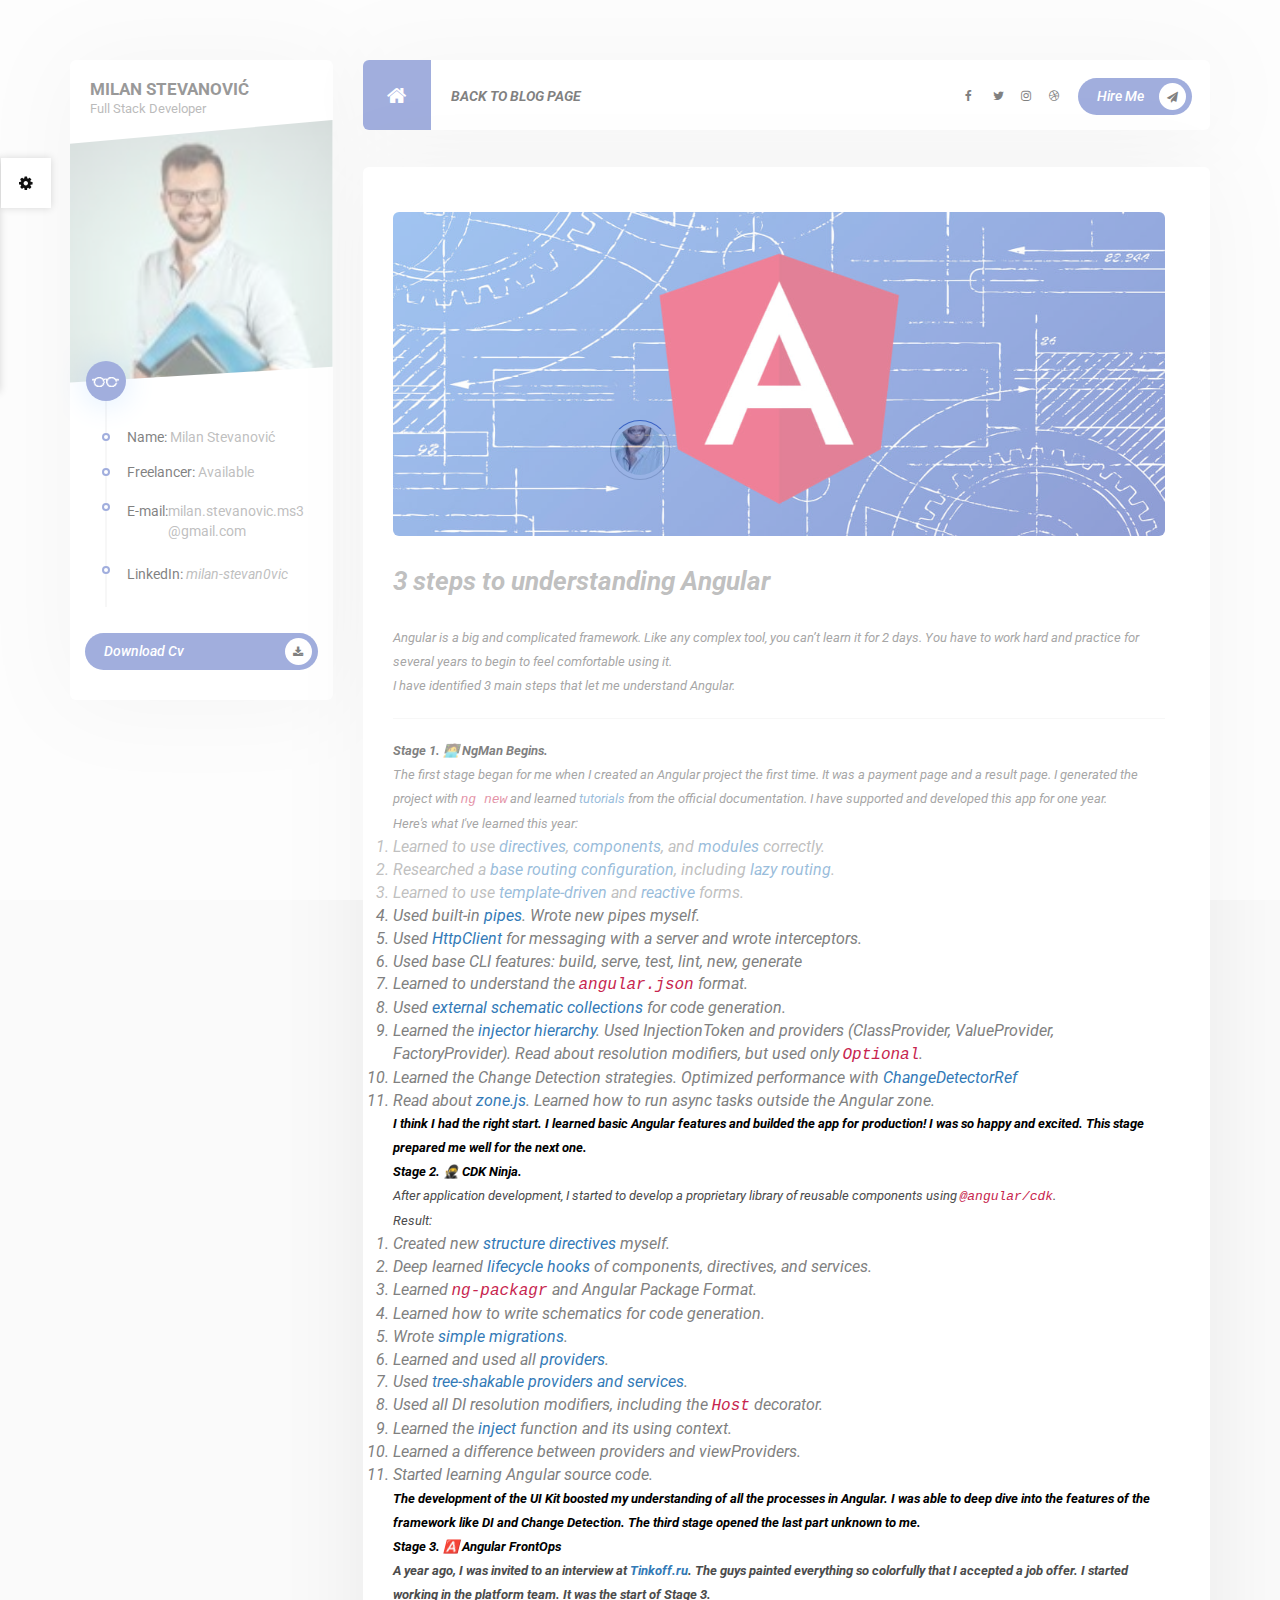
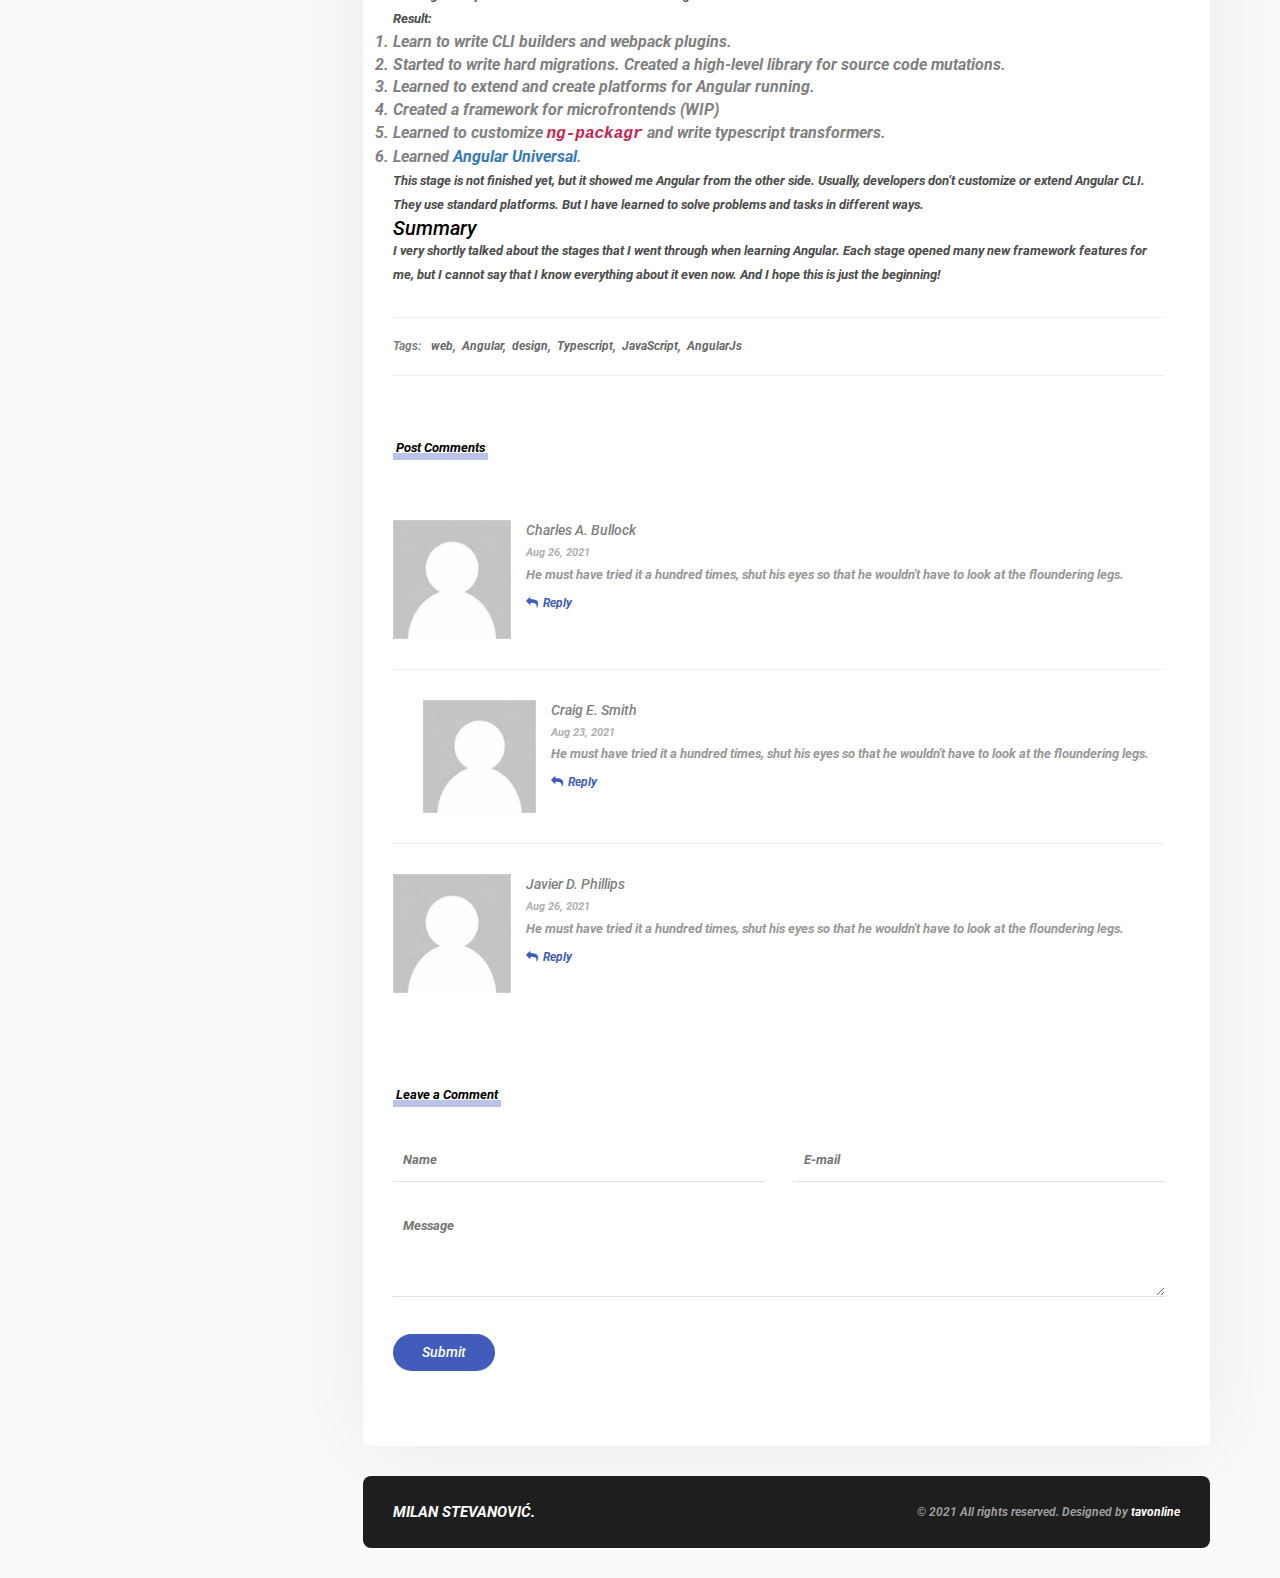
==== blog-posts/blog-1.html @ c8256cf3 "Completed" ====
<!doctype html>
<html lang="en">

<!-- Mirrored from thetav.online/html/mat/doctor/blog-posts/blog-1.html by HTTrack Website Copier/3.x [XR&CO'2014], Fri, 12 Nov 2021 22:43:30 GMT -->
<head>

<!-- Simple Page Needs
================================================== -->
<title>MILAN STEVANOVIĆ</title>
<meta charset="UTF-8">
<meta name="description" content="Mat - Resume & vCard HTML Template">
<meta name="keywords" content="personal, vcard, portfolio">
<meta name="viewport" content="width=device-width, initial-scale=1.0">
    
<!-- Favicon
================================================== -->  
<link href="favicon.html" rel="shortcut icon" type="image/x-icon" />

<!-- CSS
================================================== -->
<link rel="stylesheet" href="../css/bootstrap.css"/>
<link rel="stylesheet" href="../css/reset.css"/>
<link rel="stylesheet" href="../cubeportfolio/css/cubeportfolio.min.css"/>
<link rel="stylesheet" href="../css/style.css"/>
<link rel="stylesheet" href="../css/colors/blue.css" id="color" />
    
<!-- Google Web fonts
================================================== --> 
<link href="https://fonts.googleapis.com/css?family=Roboto:400,500,700,900" rel="stylesheet">

<!-- Font Icons
================================================== --> 
<link rel="stylesheet" href="../icon-fonts/font-awesome-4.7.0/css/font-awesome.min.css"/>
<link rel="stylesheet" href="../icon-fonts/medical/flaticon.css" />

<!--[if lt IE 9]>
	<script src="http://html5shim.googlecode.com/svn/trunk/html5.js"></script>
<![endif]-->

</head>
<body>
 <!-- Preloading -->
<div id="preloader">
    <div class="spinner">
    </div>
</div>  
    
<!-- Wrapper --> 
<div class="wrapper top_60 container">
<div class="row">
        
<!-- Profile Section
================================================== --> 
<div class="col-lg-3 col-md-4">
    <div class="profile">
        <div class="profile-name">
            <span class="name">MILAN STEVANOVIĆ</span><br>
            <span class="job">Full Stack Developer</span>
        </div>
        <figure class="profile-image">
            <img src="../images/profile.jpg" alt="">
        </figure>
        
            <ul class="profile-information">
                <li></li>
                <li><p><span>Name:</span> Milan Stevanović</p></li>
                <!-- <li><p><span>Birthday:</span> 06 December 1987</p></li> -->
                <li><p><span>Freelancer:</span> Available</p></li>
                <li><a href="mailto://milan.stevanovic.ms3@gmail.com" style="text-decoration: none; color:black"><div style="float: left !important;">E-mail:</div><div style="float: left; width:50%; color:gray"> milan.stevanovic.ms3<br>@gmail.com</div><div style="clear: both;"></div></li>
                <li><a href="https://www.linkedin.com/in/milan-stevan0vic/" style="text-decoration: none; color:black">LinkedIn:<i style="color: gray;"> milan-stevan0vic</a></li>
                <!-- <li><a href="tel>Phone:</span> +381 64 4351 1 86</p></li> -->
              </ul>

        <div class="col-md-12">
            <a class="site-btn icon" href="../Milan.pdf" target="_blank">Download Cv <i class="fa fa-download" aria-hidden="true"></i></a>
        </div>
    </div>
</div>

<!-- Page Tab Container Div -->   
<div id="ajax-tab-container" class="col-lg-9 col-md-8 tab-container">
    
<!-- Header
================================================== --> 
<div class="row">
    <header class="col-md-12">
        <nav>
            <div class="row">
                <!-- navigation bar -->
                <div class="col-md-8 col-sm-8 col-xs-4">
                    <ul class="tabs">
                        <li class="tab">
                            <a class="home-btn" href="../index.html"><i class="fa fa-home" aria-hidden="true"></i></a>
                        </li>
                        <li class="tab"><a href="../index.html#blog">BACK TO BLOG PAGE</a></li>
                    </ul>
                </div>
                <div class="col-md-4 col-sm-4 col-xs-8 dynamic">
                    <a href="mailto://milan.stevanovic.ms3@gmail.com" class="pull-right site-btn icon hidden-xs">Hire Me <i class="fa fa-paper-plane" aria-hidden="true"></i></a>
                    <div class="hamburger pull-right hidden-lg hidden-md"><i class="fa fa-bars" aria-hidden="true"></i></div>
                    <div class="hidden-md social-icons pull-right"> 
                        <a class="fb" href="#"><i class="fa fa-facebook" aria-hidden="true"></i></a> 
                        <a class="tw" href="#"><i class="fa fa-twitter" aria-hidden="true"></i></a> 
                        <a class="ins" href="#"><i class="fa fa-instagram" aria-hidden="true"></i></a> 
                        <a class="dr" href="#"><i class="fa fa-dribbble" aria-hidden="true"></i></a> 
                    </div>
                </div>
            </div>
        </nav>
    </header>
</div>   
<!-- Page Content
================================================== --> 
<div id="content" class="panel-container col-md-12">
  
    <!-- Blog Page
    ================================================== --> 
    <div id="blog-post">
        <div class="row">
            <!--Blog Post-->
            <div class="col-md-12 post">
                <div class="blog-image">
                    <img src="../images/blogs/blog-1.jpg" alt="">
                </div>
                <div class="post-content">
                    <h1 class="blog-title bottom_30 top_30">3 steps to understanding Angular</h1>
                    <p>Angular is a big and complicated framework. Like any complex tool, you can’t learn it for 2 days. You have to work hard and practice for several years to begin to feel comfortable using it.</p>

                    <p>I have identified 3 main steps that let me understand Angular.</p>
                    
                    
                    <hr>
                    
                    <p style="color:black"><b>
                      <a name="stage-1-ngman-begins" href="#stage-1-ngman-begins" class="anchor">
                      </a>
                      Stage 1. 🧑‍💻 NgMan Begins.</b>
                    </p>
                    
                    <p>The first stage began for me when I created an Angular project the first time. It was a payment page and a result page. I generated the project with <code>ng new</code> and learned <a href="https://angular.io/tutorial">tutorials</a> from the official documentation. I have supported and developed this app for one year.</p>
                    
                    <p>Here's what I've learned this year:</p>
                    
                    <ol>
                    <li>Learned to use <a href="https://angular.io/guide/attribute-directives">directives</a>, <a href="https://angular.io/guide/architecture-components">components</a>, and <a href="https://angular.io/guide/architecture-modules">modules</a> correctly.</li>
                    <li>Researched a <a href="https://angular.io/guide/router">base routing configuration</a>, including <a href="https://angular.io/guide/lazy-loading-ngmodules">lazy routing</a>.</li>
                    <li>Learned to use <a href="https://angular.io/guide/forms">template-driven</a> and <a href="https://angular.io/guide/reactive-forms">reactive</a> forms.</li>
                    <li>Used built-in <a href="https://angular.io/guide/pipes">pipes</a>. Wrote new pipes myself.</li>
                    <li>Used <a href="https://angular.io/guide/http">HttpClient</a> for messaging with a server and wrote interceptors.</li>
                    <li>Used base CLI features: build, serve, test, lint, new, generate</li>
                    <li>Learned to understand the <code>angular.json</code> format.</li>
                    <li>Used <a href="https://angular.io/guide/schematics-for-libraries">external schematic collections</a> for code generation.</li>
                    <li>Learned the <a href="https://angular.io/guide/hierarchical-dependency-injection">injector hierarchy</a>. Used InjectionToken and providers (ClassProvider, ValueProvider, FactoryProvider). Read about resolution modifiers, but used only <code>Optional</code>.</li>
                    <li>Learned the Change Detection strategies. Optimized performance with <a href="https://angular.io/api/core/ChangeDetectorRef">ChangeDetectorRef</a>
                    </li>
                    <li>Read about <a href="https://angular.io/guide/zone">zone.js</a>. Learned how to run async tasks outside the Angular zone.</li>
                    </ol>
                    
                    <p style="color:black"><b>
                      <a name="i-think-i-had-the-right-start-i-learned-basic-angular-features-and-builded-the-app-for-production-i-was-so-happy-and-excited-this-stage-prepared-me-well-for-the-next-one" href="#i-think-i-had-the-right-start-i-learned-basic-angular-features-and-builded-the-app-for-production-i-was-so-happy-and-excited-this-stage-prepared-me-well-for-the-next-one" class="anchor">
                      </a>
                      I think I had the right start. I learned basic Angular features and builded the app for production! I was so happy and excited. This stage prepared me well for the next one.
                   </b> </p>
                    
                    <p style="color:black"><b>
                      <a name="stage-2-cdk-ninja" href="#stage-2-cdk-ninja" class="anchor">
                      </a>
                      Stage 2. 🥷 CDK Ninja.</b>
                    </p>
                    
                    <p>After application development, I started to develop a proprietary library of reusable components using <code>@angular/cdk</code>.</p>
                    
                    <p>Result:</p>
                    
                    <ol>
                    <li>Created new <a href="https://angular.io/guide/structural-directives">structure directives</a> myself.</li>
                    <li>Deep learned <a href="https://angular.io/guide/lifecycle-hooks">lifecycle hooks</a> of components, directives, and services.</li>
                    <li>Learned <code>ng-packagr</code> and Angular Package Format.</li>
                    <li>Learned how to write schematics for code generation.</li>
                    <li>Wrote <a href="https://angular.io/guide/schematics#update-schematics">simple migrations</a>.</li>
                    <li>Learned and used all <a href="https://angular.io/api/core/Provider#provider">providers</a>.</li>
                    <li>Used <a href="https://angular.io/guide/providers">tree-shakable providers and services</a>.</li>
                    <li>Used all DI resolution modifiers, including the <code>Host</code> decorator.</li>
                    <li>Learned the <a href="https://angular.io/api/core/inject">inject</a> function and its using context.</li>
                    <li>Learned a difference between providers and viewProviders.</li>
                    <li>Started learning Angular source code.</li>
                    </ol>
                    
                    <p style="color:black"><b>
                      <a name="[base64]" href="#[base64]" class="anchor">
                      </a>
                      The development of the UI Kit boosted my understanding of all the processes in Angular. I was able to deep dive into the features of the framework like DI and Change Detection. The third stage opened the last part unknown to me.
                    </p>
                    
                    <p style="color:black"><b>
                      <a name="stage-3-angular-frontops" href="#stage-3-angular-frontops" class="anchor">
                      </a>
                      Stage 3. 🅰️ Angular FrontOps</b>
                    </p>
                    
                    <p>A year ago, I was invited to an interview at <a href="http://tinkoff.ru/">Tinkoff.ru</a>. The guys painted everything so colorfully that I accepted a job offer. I started working in the platform team. It was the start of Stage 3.</p>
                    
                    <p>Result:</p>
                    
                    <ol>
                    <li>Learn to write CLI builders and webpack plugins.</li>
                    <li>Started to write hard migrations. Created a high-level library for source code mutations.</li>
                    <li>Learned to extend and create platforms for Angular running.</li>
                    <li>Created a framework for microfrontends (WIP)</li>
                    <li>Learned to customize <code>ng-packagr</code> and write typescript transformers.</li>
                    <li>Learned <a href="https://angular.io/guide/universal">Angular Universal</a>.</li>
                    </ol>
                    
                    <p>This stage is not finished yet, but it showed me Angular from the other side. Usually, developers don’t customize or extend Angular CLI. They use standard platforms. But I have learned to solve problems and tasks in different ways.</p>
                    
                    <h6 style="color: black;">
                      <a name="summary" href="#summary" class="anchor">
                      </a>
                      Summary
                    </h6>
                    
                    <p>I very shortly talked about the stages that I went through when learning Angular. Each stage opened many new framework features for me, but I cannot say that I know everything about it even now. And I hope this is just the beginning!</p>
                </div>
                <div class="tags top_30">
                    <span>Tags:</span>
                    <a href="#">web,</a>
                    <a href="#">Angular,</a>
                    <a href="#">design,</a>
                    <a href="#">Typescript,</a>
                    <a href="#">JavaScript,</a>
                    <a href="#">AngularJs</a>
                </div>
                <!-- Related Post -->
                <!-- <div class="post-list">
                    <div class="section-title bottom_15 top_60"><span></span><p style="color:black"><b>Related Posts</p></div>
                    <ul>

                        <li>
                            <a href="#">
                                <div class="info">Web Design <span>April 14, 17</span></div>
                                <p class="little-text">Gregor then turned to look out the window at the dull weather</p>
                            </a>
                        </li>

                        <li>
                            <a href="#">
                                <div class="info">Photography <span>April 14, 17</span></div>
                                <p class="little-text">Doing business like this takes much more effort than doing your own business at home</p>
                            </a>
                        </li>

                        <li>
                            <a href="#">
                                <div class="info">Development <span>April 14, 17</span></div>
                                <p class="little-text">Ask especially collecting terminated may son expression extremely!</p>
                            </a>
                        </li>
                    </ul>
                </div> -->
                <!-- Post Comments -->
                <div class="post-comment">
                    <div class="section-title bottom_30 top_60"><span></span><p style="color:black"><b>Post Comments</b></p></div>
                    <ul>
                        <!-- a comment -->
                        <li>
                            <div class="row">
                                <div class="col-md-2 col-sm-2 col-xs-3 person-img">
                                    <img src="../images/person.jpg" alt="">
                                </div>
                                <div class="col-md-10 col-sm-10 col-xs-9 comment-content">
                                    <div class="name">Charles A. Bullock</div> 
                                    <span class="date">Aug 26, 2021</span>   
                                    <p>He must have tried it a hundred times, shut his eyes so that he wouldn't have to look at the floundering legs.</p>
                                    <a href="#"><i class="fa fa-reply" aria-hidden="true"></i>Reply</a>
                                </div>
                            </div>
                        </li>
                        <!-- a comment -->
                        <li>
                            <div class="row reply">
                                <div class="col-md-2 col-sm-2 col-xs-3 person-img">
                                    <img src="../images/person.jpg" alt="">
                                </div>
                                <div class="col-md-10 col-sm-10 col-xs-9 comment-content">
                                    <div class="name">Craig E. Smith</div> 
                                    <span class="date">Aug 23, 2021</span>   
                                    <p>He must have tried it a hundred times, shut his eyes so that he wouldn't have to look at the floundering legs.</p>
                                    <a href="#"><i class="fa fa-reply" aria-hidden="true"></i>Reply</a>
                                </div>
                            </div>
                        </li>
                        <!-- a comment -->
                        <li>
                            <div class="row">
                                <div class="col-md-2 col-sm-2 col-xs-3 person-img">
                                    <img src="../images/person.jpg" alt="">
                                </div>
                                <div class="col-md-10 col-sm-10 col-xs-9 comment-content">
                                    <div class="name">Javier D. Phillips</div> 
                                    <span class="date">Aug 26, 2021</span>   
                                    <p>He must have tried it a hundred times, shut his eyes so that he wouldn't have to look at the floundering legs.</p>
                                    <a href="#"><i class="fa fa-reply" aria-hidden="true"></i>Reply</a>
                                </div>
                            </div>
                        </li>
                    </ul>   
                </div>
                <div class="leave-comment">
                    <div class="section-title bottom_30 top_60"><span></span><p style="color:black"><b>Leave a Comment</b></p></div>
                    <form class="site-form">
                        <div class="row">
                            <div class="col-md-6">
                                <input class="site-input" type="input" name="" placeholder="Name">
                            </div>
                            <div class="col-md-6">
                                <input class="site-input" type="input" name="" placeholder="E-mail">
                            </div>
                            <div class="col-md-12">
                                <textarea class="site-area" placeholder="Message"></textarea>
                            </div>
                            <div class="col-md-12 top_15 bottom_30">
                                <button class="site-btn" type="submit">Submit</button>
                            </div>
                        </div>
                    </form>   
                </div>
            </div> <!-- post end -->
            <!--Sidebar-->
            <!-- <div class="col-md-4 blog-sidebar">

                <div class="category">
                    <div class="section-title bottom_15 top_15"><span></span><h3>Categories</h3></div>
                    <ul class="category-list">
                        <li><a href="#">Web design</a><span>11</span></li>
                        <li><a href="#">Development</a><span>12</span></li>
                        <li><a href="#">Photography</a><span>16</span></li>
                        <li><a href="#">Branding</a><span>16</span></li>
                        <li><a href="#">Other</a><span>16</span></li>
                    </ul>
                </div>

                <div class="post-list">
                    <div class="section-title bottom_15 top_60"><span></span><h3>Related Posts</h3></div>
                    <ul>

                        <li>
                            <a href="#">
                                <div class="info">Development <span>Oct 21, 17</span></div>
                                <p class="little-text">How to vertically center a div for all browsers?</p>
                            </a>
                        </li>

                        <li>
                            <a href="#">
                                <div class="info">Web Design <span>April 14, 17</span></div>
                                <p class="little-text">How to convert a Sketch design file into a layered Photoshop file</p>
                            </a>
                        </li>

                        <li>
                            <a href="#">
                                <div class="info">Web Design <span>Mar 18, 17</span></div>
                                <p class="little-text">The Bookmarkable Photoshop Tutorial for Beginners</p>
                            </a>
                        </li>
                    </ul>
                </div>

                <div class="advertisement">
                    <div class="section-title bottom_30 top_60"><span></span><h3>Advertisement</h3></div>

                    <img src="../images/image.jpg" alt="">    
                </div>
            </div>  -->
        </div>
    </div>
    
</div><!-- Content - End -->
 
<!-- Footer
================================================== -->
<footer>
    <div class="footer col-md-12 top_30 bottom_30">
        <div class="name col-md-4 hidden-md hidden-sm hidden-xs">MILAN STEVANOVIĆ.</div>
        <div class="copyright col-lg-8 col-md-12">© 2021 All rights reserved. Designed by <a href="https://themeforest.net/user/tavonline">tavonline</a> </div>
    </div>
</footer>
    
</div> <!-- Tab Container - End -->
</div> <!-- Row - End --> 
</div> <!-- Wrapper - End -->   

<!-- Javascripts
================================================== -->  
<script src="../js/jquery-2.1.4.min.js"></script> 
<script src="../cubeportfolio/js/jquery.cubeportfolio.min.js"></script>
<script src="../js/bootstrap.min.js"></script> 
<script src="../js/jquery.easytabs.min.js"></script>
<script src="../js/main.js"></script>
<!-- for color alternatives -->
<script src="../js/jquery.cookie-1.4.1.min.js"></script>
<script src="../js/subpage-demo.js"></script>
<link rel="stylesheet" href="../css/Demo.min.css" />

</body>

<!-- Mirrored from thetav.online/html/mat/doctor/blog-posts/blog-1.html by HTTrack Website Copier/3.x [XR&CO'2014], Fri, 12 Nov 2021 22:43:32 GMT -->
</html>
---- css/style.css ----
/* --------------------------------- */
/* Css Styles                        */
/*---------------------------------- */

/**
	Mat - vCard Template
	Author : Tavonline
	Copyright 2017

/* Table of Content
==================================================
	
	1. Body and Core Css
	2. Profile Section
	3. Navigation
	4. Home Section
	5. Resume Section
    6. Portfolio Section
    7. Blog Section
    8. Testimonial Section
    9. Contact Section
    10. Footer Section
    11. Realtor Portfolio 
    12. Photo Gallery Widgets
    13. Table Widget
    14. Pricing Widget
    15. Events Widget
    16. Discography Widget
    17. Responsive

/*------------------------ 1 Body and Core Css ------------------------*/		


.portfolio img.item{
    width: 100%;
}

body{
    font-family: 'Roboto', sans-serif;
    background:#fafafa;
    overflow-x: hidden;
    position: relative;
}

.geometric-shapes{
    position: absolute;
    width: 100%;
}

html{
	height: 100%;
}

/* Typography */

hr{
    width: 100%;
    background: #efefef;
}

.blog-title{
    font-size: 26px;
    font-weight: bold;
    line-height: 30px;
}

.page-title i{
    font-size: 18px;
    color: #d2d2d2;
}

.timeline-title{
    font-size: 18px;
    font-weight: 500;
    margin-left: 25px;
    line-height: 30px;
}

.section-title{
    position: relative;
    display: inline-block;    
    padding: 0 3px;
}

.section-title h1, .section-title h2, .section-title h3, .section-title h4 ,.section-title h5{
    font-size: 18px;
    font-weight: 600;
    position: relative;
}

.section-title span{
    position: absolute;
    height: 7px;
    width: 100%;
    bottom: 0;
    opacity: 0.4;    
    left:0;
}

.site-btn{
    font-size: 14px;
    font-weight: 500;
    border: 0;
    border-radius: 50px;
    -webkit-border-radius: 50px;
    -moz-border-radius: 50px;
    padding: 1px 29px;
    line-height: 35px;
}

.site-btn.black{
    background: #000 !important;
}

.cbp-l-loadMore-link.site-btn{
    font-family: 'Roboto', sans-serif !important;
    font-size: 14px !important;
    font-weight: 500 !important;
    border: 0 !important;
    border-radius: 50px;
    -webkit-border-radius: 50px;
    -moz-border-radius: 50px;
    padding: 1px 29px !important;
    line-height: 35px !important;
}

.site-btn:hover{
   transition: all ease 0.3s;   
}

.site-btn.icon{
    text-align: left;
    padding: 1px 6px 1px 19px;
}

.site-btn.icon i{
    color: #000;
    background: #fff;
    margin-left: 15px;
    border-radius: 50px;
    font-size: 11px;
    height: 27px;
    width: 27px;
    float: right;
    text-align: center;
    line-height: 29px;    
    margin-top: 4px;
}

#content{
    background: #fff;
    box-shadow: 0px 2px 92px 0px rgba(0, 0, 0, 0.07);
    -webkit-box-shadow: 0px 2px 92px 0px rgba(0, 0, 0, 0.07);
    -moz-box-shadow: 0px 2px 92px 0px rgba(0, 0, 0, 0.07);
}


p{
    font-size: 13px;
    color: #4c4c4c;
    line-height: 24px;
 }

.little-text{
    color: #989898;
    font-weight: 400;
    line-height: 18px;
}

blockquote {
    font-weight: 600;
    font-size: 18px;
    line-height: 30px;
}

h1{
    font-size: 50px;
    font-weight: 500;  
}

h2{
    font-size: 43px;
    font-weight: 500;
}

h3{
    font-size: 37px;
    font-weight: 500;  
}

h4{
    font-size: 32px;
    font-weight: 500;
}

h5{
    font-size: 26px;
    font-weight: 500;
}

h6{
    font-size: 20px;
    font-weight: 500;
}


/* Margins & Paddings */

.top_15{
    margin-top: 15px;
}

.top_30{
    margin-top: 30px;
}

.top_45{
    margin-top: 45px;
}

.top_60{
    margin-top: 60px;
}

.top_90{
    margin-top: 90px;
}

.top_120{
    margin-top: 120px;
}

.padding_30{
   padding-top: 30px; 
}

.padding_45{
   padding-top: 45px; 
}

.padding_50{
   padding-top: 50px; 
}

.padding_60{
   padding-top: 60px; 
}

.padding_90{
   padding-top: 90px; 
}

.bottom_15{
    margin-bottom: 15px;
}

.bottom_30{
    margin-bottom: 30px;
}

.bottom_45{
    margin-bottom: 45px;
}

.bottom_60{
    margin-bottom: 60px;
}

.bottom_90{
    margin-bottom: 90px;
}

.bottom_120{
    margin-bottom: 120px;
}

.padbot_15{
    padding-bottom: 15px;
}

.padbot_30{
    padding-bottom: 30px;
}

.padbot_45{
    padding-bottom: 45px;
}

.padbot_50{
    padding-bottom: 50px;
}

.padbot_60{
    padding-bottom: 60px;
}


/*Spinner*/

#preloader {
    background-color:#fff;
    position: fixed;
    top:0;
    left:0;
    width: 100%;
    height: 100%; 
    z-index: 1000;
    display:table;
    text-align: center;
}

@keyframes spinner {
  to {transform: rotate(360deg);}
}
 
.spinner:before {
    content: '';
    box-sizing: border-box;
    position: absolute;
    top: 50%;
    left: 50%;
    width: 60px;
    height: 60px;
    margin-top: -30px;
    margin-left: -30px;
    border-radius: 50%;
    border: 1px solid #ccc;
    animation: spinner .6s linear infinite;
}

.spinner:after{
    content: '';
    position: absolute;
    top: 50%;
    left: 50%;
    width: 50px;
    height: 50px;
    margin-top: -25px;
    margin-left: -25px;
    border-radius: 50px;
    background: url(../images/spinner.jpg) center center;
}

/*------------------------ 2 Profile Section ------------------------*/

.profile{
    background: #fff;
    border-radius: 6px;
    -moz-border-radius: 6px;
    -webkit-border-radius: 6px;
    -o-border-radius: 6px;
    width: 100%;
    display: inline-block;    
    box-shadow: 0px 2px 92px 0px rgba(0, 0, 0, 0.07);
    -webkit-box-shadow: 0px 2px 92px 0px rgba(0, 0, 0, 0.07);
    -moz-box-shadow: 0px 2px 92px 0px rgba(0, 0, 0, 0.07);
}

.profile-name{
    line-height: 18px;
    padding: 20px;
}

.profile .name{
    text-transform: uppercase;
    font-size: 17px;
    font-weight: bold;
}

.profile .job{
    font-size: 13px;
    color: #777777;
}

.profile-image {
    margin-top: -18px;
    -webkit-clip-path: polygon(0 9%, 100% 0, 100% 94%, 0% 100%);
    clip-path: polygon(0 9%, 100% 0, 100% 94%, 0% 100%);
}

.profile-image img{
    width: 100%;
}

ul.profile-information{
    list-style: none;
    margin: 8px 0px 8px 35px;
}

ul.profile-information li{
    border-left: solid 2px #eee;
    padding: 0 0 23px 20px;
    font-size: 14px;
    color: #787878;
}

ul.profile-information li p{
    font-size: 13.5px;
    color: #7F7F7F;
    line-height: 12px;
}

ul.profile-information li:last-child{
    border: 0;
    margin-left: 2px;
    margin-top: -2px;
}

ul.profile-information li:before{
    content: "";
    border: solid 2px;
    width: 8px;
    height: 8px;
    border-radius: 50px;
    -moz-border-radius: 50px;
    -webkit-border-radius: 50px;
    font-size: 8px;
    margin-left: -25px;
    margin-top: 2px;
    font-weight: 400;
    background: #fff;
    display: block;
    position: absolute;
}

ul.profile-information li span{
    color: #000;
}


ul.profile-information li:first-child{
    padding-bottom: 10px;    
    padding-left: 30px;
    position: relative;
}

ul.profile-information li:first-child img {
    margin: -44px -44px;
    display: inline-block;
    position: absolute;
    width: 25px;
}

ul.profile-information li:first-child:before{
    /*content: '\f2c0';
    font-family: FontAwesome;
    font-size: 13.5px;*/
    margin-left: -51px;
    margin-top: -30px;
    margin-bottom: 20px;
    position: relative;
    border: 0;
    width: 40px;
    height: 40px;
    padding: 11px 14px;
  box-shadow: 0px 2px 32px 0px rgba(4, 123, 248, 0.3);
}

ul.profile-information li:first-child:after{
    background: url(../images/glasses-w.png) no-repeat;
    content: '';
    width: 30px;
    height: 10px;
    position: absolute;
    top: 0;
    left: 0;
    margin: 16px -15px;
    background-size: 27px 10px;
}

.profile .site-btn{
    margin: 18px auto 30px;
    display: block;
}


/*------------------------ 3 Navigation ------------------------*/

header nav{
    background: #fff;
    display: inline-block;
    border-radius: 6px;
    -moz-border-radius: 6px;
    -webkit-border-radius: 6px;
    height: 70px;
    width: 100%;
    margin-bottom: 30px;
    line-height: 70px;
    box-shadow: 0px 2px 92px 0px rgba(0, 0, 0, 0.07);
    -webkit-box-shadow: 0px 2px 92px 0px rgba(0, 0, 0, 0.07);
    -moz-box-shadow: 0px 2px 92px 0px rgba(0, 0, 0, 0.07);
}

header nav ul li{
    float: left;
}

header nav ul li a{
    font-size: 14px;
    font-weight: bold;
    color: #000;
    padding: 0 10px;
    line-height: 73px;
    display: block;
}

header nav ul li a:hover{
    transition: all ease 0.3s;
    -webkit-transition: all ease 0.3s;
    -moz-transition: all ease 0.3s;   
}

header nav ul li a:after{
    border-right: 1px solid #dfdfdf;
}

header nav a.home-btn{
    color: #fff;
    border-radius: 6px 0 0 6px;
    -webkit-border-radius: 6px 0 0 6px;
    -moz-border-radius: 6px 0 0 6px;
    padding: 0px 24px;
    float: left;
    height: 70px;
    line-height: 70px;
    margin-right: 10px;
    transition: all ease 0.4s;    
    line-height: 77px;
}

header nav a.home-btn:hover{
    transition: all ease 0.3s;
    -webkit-transition: all ease 0.3s;
    -moz-transition: all ease 0.3s;
}

header nav a.home-btn i{
    font-size: 21px;
}

header nav .site-btn{
    margin: 18px 18px 0 5px;  
}

.social-icons a {
    color: #000;
    font-size: 12px;
    transition: all ease 0.2s;
    width: 24px;
    height: 18px;
    display: inline-block;
}


.social-icons a:hover {
    font-size: 14px;
}

.fb:hover{
    color: #3b5998!important;
    transition: all ease 0.2s;
}

.tw:hover{
    color: #55acee!important;
    transition: all ease 0.2s;
}

.ins:hover{
    color: #cd486b!important;
    transition: all ease 0.2s;
}

.bh:hover{
    color: #1769ff!important;
    transition: all ease 0.2s;
}

.dr:hover{
    color: #ea4c89!important;
    transition: all ease 0.2s;
}

header nav .menuout{
    z-index: 10
}

header nav .menuout{
    display: none;
} 

/*------------------------ 4 Home Section ------------------------*/

#content{
    min-height: 500px;
    border-radius: 6px;
    -moz-border-radius: 6px;
    -webkit-border-radius: 6px;
    padding: 15px;
}

section{
    padding-left: 30px !important;
    padding-right: 30px !important;
}

section.line{
    border-bottom: solid 1px #efefef;
}

section:last-child{
    border:0;
}

section.graybg{
    background: #fafafa;
}

.services .service span.title{
    font-size: 14px;
    font-weight: 500;
    line-height: 30px;
}

.clients .client{
    background: #fff;
    padding: 18px;
    border-radius: 8px;
    box-shadow: 0px 0px 48px 0px rgba(4, 6, 4, 0.08);
    width: 100%;    
    padding: 26px 16px;
}
/*
.clients .col-md-3:nth-child(2) .client {
    padding: 23px 18px;
}*/


.clients .client img {
    width: 100%;
}

.service .icon i:before {
    font-size: 44px;
    margin-left: 0;
}

.service{
    background: #fff;
    border-radius: 8px;
    -webkit-border-radius: 8px;
    -moz-border-radius: 8px;
    padding: 20px;
   box-shadow: 0px 0px 48px 0px rgba(4, 6, 4, 0.08);
   min-height: 186px;
}

/*------------------------ 5 Resume Section ------------------------*/

ul.timeline{
    margin-left: 10px;
}

.timeline li{
    border-left: solid 2px #ececec;
    list-style: none;
    padding: 0 0 40px 30px;
}

.timeline li:before{
    content: "";
    border: solid 2px;
    width: 8px;
    height: 8px;
    border-radius: 50px;
    -moz-border-radius: 50px;
    -webkit-border-radius: 50px;
    font-size: 8px;
    margin-left: -35px;
    font-weight: 400;
    background: #fff;
    display: block;
    position: absolute;
    margin-top: -1px;
}

.timeline li .line-title{
    font-size: 16px;
    line-height: 6px;
}

.timeline li:first-child{
    padding: 0 0 60px 19px;
}

.timeline li:first-child:before{
    border: 0;
    background: none;
    position: relative;
}

.timeline li:first-child i{
    float: left;
    margin-left: -30px;
    padding: 18px 16px;
    border-radius: 30px;
    margin: -13px -45px;
    background: #fff;
    width: 53px;
    text-align: center;
}

.timeline li .section-title{
    padding-left: 20px;
}

.timeline li span {
    font-size: 12px;
    padding: 9px 0;
    display: block;
}

.timeline li:last-child{
    border: 0;
    margin-left: 2px;
}

/* Skills */

.skill-list li {
    list-style: none;
}

.skill-list h3 {
    font-size: 12px;
}

.skill-list .progress {
    margin: 10px 0 20px;
    display: block;
    height: 5px;
    position: relative;
    width: 100%;
    overflow: visible;
    border-radius: 50px;
    -moz-border-radius: 50px;
    -webkit-border-radius: 50px;
    -ms-border-radius: 50px;
    -o-border-radius: 50px;
    background: #dfdfdf;
    box-shadow: 0;
}

.skill-list .progress .percentage {
    border-radius: 50px 0 0 50px;
    -moz-border-radius: 50px 0 0 50px;
    -webkit-border-radius: 50px 0 0 50px;
    -ms-border-radius: 50px 0 0 50px;
    -o-border-radius: 50px 0 0 50px;
    bottom: 0;
    position: absolute;
    top: 0;
}


/*------------------------ 6 Portfolio Section ------------------------*/


#portfolio .cbp-item{
    padding: 15px !important;
}

#portfolio section {
    padding-left: 15px !important;
    padding-right: 15px !important;
}

#portfolio .cbp-item-wrapper {
    border-radius: 6px;
    -webkit-border-radius:6px;
    -moz-border-radius: 6px;
    display: inline-block;
    overflow: hidden;
    box-shadow: 0px 0px 48px 0px rgba(4, 6, 4, 0.08);
    -webkit-box-shadow: 0px 0px 48px 0px rgba(4, 6, 4, 0.08);
    -moz-box-shadow: 0px 0px 48px 0px rgba(4, 6, 4, 0.08);
/*    transition: all ease 0.3s;
    -webkit-transition: all ease 0.3s;
    -moz-transition: all ease 0.3s;*/
}

.content-header{
    z-index: 5;
}

#portfolio .cbp-item-wrapper:hover {
    transition: all ease 0.3s;
    -webkit-transition: all ease 0.3s;
    -moz-transition: all ease 0.3s;
    box-shadow: 0px 0px 20px 0px rgba(4, 6, 4, 0.08);
    -webkit-box-shadow: 0px 0px 20px 0px rgba(4, 6, 4, 0.08);
    -moz-box-shadow: 0px 0px 20px 0px rgba(4, 6, 4, 0.08);
}

#portfolio .cbp-item figure img, .work figure{
    width: 100%;
}

#portfolio .cbp-item figcaption .title{
    font-size: 14px;
    color: #000;
}

#portfolio .cbp-item figcaption{
    padding: 14px;
}

#portfolio .cbp-item figcaption .info{
    font-size: 13px;
    color: #989898;
    line-height: 18px;
    display: block;
} 

#portfolio #filters-container .cbp-filter-item{
    font-size: 14px;
    color: #787878;
    cursor: pointer;
    float: left;
    margin-right: 15px;
}

#portfolio .cbp-item:hover figure .icon{
    opacity: 0.9;
    transition: all ease 0.3s;
    -webkit-transition: all ease 0.3s;
    -moz-transition: all ease 0.3s;
    transform: translate(0,-25px);
    -webkit-transform: translate(0,-25px);
    -moz-transform: translate(0,-25px);
}


#portfolio .cbp-item figure .icon {
    position: absolute;
    left: 0;
    right: 0;
    text-align: center;
    opacity: 0;
    display: table-cell;
    vertical-align: middle;
    top: 50%;
    margin-top: -20px;
    transition: all ease 0.3s;
}

#portfolio .cbp-item figure .icon i{
    color: #fff;
    padding: 17px 0 16px;
    min-width: 50px;
    border-radius: 50px;
    text-align: center;
    transition: all ease 0.3s;
    text-align: center;
    background: rgba(3, 122, 249, 0.80);
}

#portfolio .cbp-item figure .icon i:before{
    font-size: 18px;
}


/* portfolio content */

.portfolio-content figure img{
    width: 100%;
    border-radius: 5px; 
}

.cbp-popup-singlePage .cbp-popup-close{
        background: url(../images/sprite.png) -74px -3px no-repeat scroll transparent !important;
}

.cbp-popup-singlePage .cbp-popup-prev {
    background: url(../images/sprite.png) -23px -3px no-repeat scroll transparent !important;
}

.cbp-popup-singlePage .cbp-popup-next {
    background: url(../images/sprite.png) -127px -3px no-repeat scroll transparent !important;
}


.cbp-popup-singlePage .cbp-popup-close:hover{
        background: url(../images/sprite.png) -74px -46px no-repeat scroll transparent !important;
}

.cbp-popup-singlePage .cbp-popup-prev:hover {
    background: url(../images/sprite.png) -23px -46px no-repeat scroll transparent !important;
}

.cbp-popup-singlePage .cbp-popup-next:hover {
    background: url(../images/sprite.png) -127px -46px no-repeat scroll transparent !important;
}

.cbp-popup-singlePage .cbp-popup-navigation-wrap {
    background-color: #fff;
    box-shadow: -5px 10px 12px -10px rgba(201,201,201,0.30);
}

.cbp-popup-singlePage-counter {
    color: #c1c1c1;
}

.social-share ul{
    list-style: none;
    display: inline-block;
}

.social-share ul li{
    list-style: none;
    float: left;
    margin-right: 10px;
}

.social-share ul li a{
    color:#b6b6b6; 
}

.social-share ul li a:hover{
    color:#000; 
    transition: all ease 0.3s;
    -webkit-transition: all ease 0.3s;
    -moz-transition: all ease 0.3s;
}

.cbp-slider .cbp-nav-next:after, .cbp-slider .cbp-nav-prev:after{
    width: 34px;
    height: 34px;
    background-size: 109px 140px;
    background-position: -35px -71px;
}

.cbp-slider .cbp-nav-prev:after{
    background-position: 0px -71px;
}

.cbp-slider .cbp-nav-next:after:hover, .cbp-slider .cbp-nav-prev:after:hover{
    width: 34px;
    height: 34px;
    background-size: 109px 140px;
    background-position: -35px -71px;
    opacity: 0.3;
    transition: all ease 0.3s;
}

.cbp-slider .cbp-nav-next:after{
    background-position: -35px -71px; 
}

.cbp-slider .cbp-nav-prev:hover:after{
    background-position: 0px -71px;
}

.cbp-slider .cbp-nav-next:hover:after{
    background-position: -35px -71px; 
}

.mat-slider{
    border-radius: 6px;
    overflow: hidden;
}

.port-item{
    margin-bottom: 30px;
    display: block;
}

/*------------------------ 7 Blog Section ------------------------*/

#blog .cbp-item{
    padding: 15px !important;
}

#blog section {
    padding-left: 15px !important;
    padding-right: 15px !important;
}

#blog a.blog-box{
    cursor: pointer;
    display: inline-block;   
    border-radius: 6px;
    -webkit-border-radius:6px;
    -moz-border-radius: 6px;
    overflow: hidden;
    box-shadow: 0px 0px 48px 0px rgba(4, 6, 4, 0.08);
    -webkit-box-shadow: 0px 0px 48px 0px rgba(4, 6, 4, 0.08);
    -moz-box-shadow: 0px 0px 48px 0px rgba(4, 6, 4, 0.08);
    transition: all ease 0.3s;
    -webkit-transition: all ease 0.3s;
    -moz-transition: all ease 0.3s;
}

#blog a.blog-box:hover{
    box-shadow: 0px 0px 8px 0px rgba(4, 6, 4, 0.08);
    transition: all ease 0.3s;
    -webkit-transition: all ease 0.3s;
    -moz-transition: all ease 0.3s;
}

#blog a.blog-box .blog-img{
    position: relative;
}

#blog a.blog-box .blog-box-info{
    padding: 15px;
}
#blog a.blog-box .blog-box-info .little-text{
    padding: 5px 0;
}

#blog .blog-box .date span:last-child{
    opacity: 0.6;
}

#blog .blog-box span.category{
    font-size: 13px;
    color: #afafaf;
}

#blog .blog-box span.date{
    color: #505050 !important;
    font-size: 11px;
    font-family: arial;
}

#blog .blog-box .title{
    font-size: 15px;
    color: #000;
    line-height: 20px;
    padding: 2px 0 4px;
}

/*Blog Detail Page */

#blog-post{
    padding: 30px 15px;
}

#blog-post .post .blog-image {
    width: 100%;
    border-radius: 6px;
    -webkit-border-radius: 6px;
    -moz-border-radius: 6px;
    overflow: hidden;
}

#blog-post .post .blog-image img{
    width: 100%;
}

#blog-post .post .blog-iframe iframe{
    width: 100%;
}

#blog-post .post{
    padding-right: 30px;
}

/* Sidebar */

#blog-post .blog-sidebar{
    border-left: solid 1px #efefef;
    padding-left: 30px;
}

#blog-post .blog-sidebar .category ul{
    list-style: none;
}

#blog-post .blog-sidebar .category ul li{
    font-size: 13px;
    color: #3d3d3d;
    border-bottom: solid 1px #efefef;    
    line-height: 35px;
}

#blog-post .blog-sidebar .category ul li a{
    color: #3d3d3d;
}

#blog-post .blog-sidebar .category ul li span{
    float: right;
    color: #8a8a8a;
}

#blog-post .post-list ul li{
    list-style: none;
} 

#blog-post .post-list ul li a{
    border-bottom: solid 1px #efefef;
    display: block;
    padding: 16px 0;
} 

#blog-post .post-list ul li:last-child a{ 
    border:0;
} 

#blog-post .post-list ul li a .info{
    font-size: 12px;
} 

#blog-post .post-list ul li a .info span{
    color: #b4b4b4;
    margin-left: 5px;
}

#blog-post .post-list ul li a p{
    font-size: 13px;
    line-height: 22px;
    color: #000;
}

#blog-post .blog-sidebar .advertisement img{
    width: 100%;
}

#blog-post .post .tags{
    font-size: 12px; 
    border-bottom: solid 1px #efefef;
    border-top: solid 1px #efefef;
    padding: 20px 0;
}

#blog-post .post .tags span{
    margin-right: 7px;
}

#blog-post .post .tags a{
    color: #686969;
    margin-right: 3px;
}

#blog-post .post .post-list ul li a p{
    font-size: 14px;
    padding-top: 5px;
}

#blog-post .post .post-list ul li a{
    padding:25px 0;
}

/* Post Comments */

#blog-post .post-comment ul li{
    list-style: none;
    border-bottom: solid 1px #efefef;
    padding: 30px 0;
}

#blog-post .post-comment ul li:last-child{
    border: 0
}

#blog-post .post-comment ul li .person-img{
    padding-right: 0;
}

#blog-post .post-comment ul li .person-img img{
    width: 100%;
}

#blog-post .post-comment ul li .comment-content .name{
    font-size: 14px;
    font-weight: 500;
}

#blog-post .post-comment ul li .comment-content .date{
    font-size: 11px;
    color: #b0b0b0;
}

#blog-post .post-comment ul li .comment-content p{
    font-size: 13px;
    color: #989898;
    line-height: 20px;
    padding-top: 2px;
}

#blog-post .post-comment ul li .comment-content a{
    font-size: 12px;
    padding-top: 10px;    
    display: block;
}

#blog-post .post-comment ul li .comment-content a i{
    margin-right: 5px;
}

#blog-post .post-comment .reply{
    padding-left: 30px;
}

/* Form */

.site-form .site-input{
    width: 100%;
    height: 45px;
    border: 0;
    color: #000;
    border-bottom: solid 1px #dfdfdf;
    font-size: 13px;
    padding-left: 10px;
    margin-bottom: 15px;
    outline: 0;
}

.site-form .site-area{
    width: 100%;
    border: 0;
    border-bottom: solid 1px #dfdfdf;
    font-size: 13px;
    padding: 20px 0 0 10px;
    min-height: 100px;
    margin-bottom: 15px;
}

.site-form .site-area{
    width: 100%;
    border: 0;
    border-bottom: solid 1px #dfdfdf;
    font-size: 13px;
    padding: 20px 0 0 10px;
    min-height: 100px;
    margin-bottom: 15px;
}

/*------------------------ 8 Testimonial Section ------------------------*/

.testimonials {
    overflow: hidden;
}

.testimonials .comment{
    box-shadow: 0px 0px 48px 0px rgba(4, 6, 4, 0.08);
    width: 100%;
    padding: 15px;    
    border-radius: 8px;
    -webkit-border-radius: 8px;
    -moz-border-radius: 8px;
}

.testimonials .comment .top-section{
    display: inline-block;
}

.testimonials .comment .top-section figure {
    width: 23%;
    float: left;
    border-radius: 50px;
    overflow: hidden;
}

.testimonials .comment .top-section .name-info {
    width: 68%;
    padding: 8px 12px;
    float: left;
    line-height: 15px;
}

.testimonials .comment .top-section .name-info .name{
    font-size: 14px;
    font-weight: 500;
}

.testimonials .comment .top-section .name-info .job{
    font-size: 12px;
    color: #d0d0d0;
}

.testimonials .comment .top-section figure img{
    width: 100%;
}


.testimonials .comment hr{
    width: 100%;
    margin: 6px 0px 10px;
}

.testimonials p{
    color: #989898;
    font-size: 12.5px;
    line-height: 20px;
}

.owl-carousel .owl-wrapper-outer {
    overflow: inherit;
}

.owl-theme .owl-controls .owl-page span{
    width: 10px;
    height: 10px;    
    margin: 5px 5px;
}

.owl-theme .owl-controls {
    margin-top: 45px;
}

/*------------------------ 9 Contact Section ------------------------*/

.contact-info ul li{
    list-style: none;
    font-size: 14px;
    color: #787878;    
    line-height: 34px;
}

.contact-info ul li span{
    color: #000;
}

.contact-map iframe{
    width: 100%;
}

/*------------------------ 10 Footer ------------------------*/

footer .footer{
    background: #1e1e1e;
    min-height: 70px;
    color: #fff;
    border-radius: 8px;
    -webkit-border-radius: 8px;
    -moz-border-radius: 8px;
    line-height: 72px;
}

footer .footer .name{
    color: #fff;
    font-size: 15px;
}

footer .footer .copyright{
    color: #9c9c9c;
    font-size: 12px;
    text-align: right;
}

footer .footer .copyright a{
    color: #fff;
}

footer .footer .copyright a:hover{
    color: #dfdfdf;
    transition: all ease 0.3s;
}


/*------------------------ 11 Realtor Portfolio ------------------------*/

.featured-properties{
    overflow: hidden;
}

.featured-properties .owl-carousel .item a{
    border-radius: 6px;
    -webkit-border-radius: 6px;
    -moz-border-radius: 6px;
    display: inline-block;
    overflow: hidden;
    box-shadow: 0px 0px 48px 0px rgba(4, 6, 4, 0.08);
    -webkit-box-shadow: 0px 0px 48px 0px rgba(4, 6, 4, 0.08);
    -moz-box-shadow: 0px 0px 48px 0px rgba(4, 6, 4, 0.08);
}

.featured-properties .estate figure figcaption{
    padding: 14px;
}

.estate figure .imgout{
    position: relative;
}

.estate figure img{
    width: 100%;
}

.estate figure figcaption .info{
    font-size: 13px;
    color: #989898;
    line-height: 18px;
    display: block;
}

.estate figcaption .title{
    font-size: 14px;
    color: #000;
}

.estate figure .imgout .type{
    font-size: 10px;
    position: absolute;
    top: 0;
    margin: 10px;
    color: #fff;
    padding: 4px 7px;
    background: #00000094;
    border-radius: 2px;
    -webkit-border-radius: 2px;
    -moz-border-radius: 2px;
}

.estate figure .imgout .price{
    font-size: 15px;
    position: absolute;
    bottom: 0;
    color: #fff;
    margin: 10px;
    padding: 3px 12px;
    border-radius: 2px;
    -webkit-border-radius: 2px;
    -moz-border-radius: 2px;
}

.estate figure figcaption .features{
    font-size: 12.5px;
    border-top: solid 1px #dfdfdf;
    padding: 12px 0 0;
    color: #989898;
    margin-top: 8px;
}

.estate figure figcaption .features span{
    color: #000;
}

/*Realtor Portfolio Detail */

.portfolio-content .namenprice{
    display: inline-block;
    width: 100%;
}

.portfolio-content .features{
    line-height: 34px;
}

.portfolio-content .features .info{
    font-size: 14px;
    color: #989898;
    line-height: 18px;
    display: block;
}

.portfolio-content .features .room{
    font-size: 13px;
    color: #989898;
}

.portfolio-content .features .room span{
    color: #000;
    margin-left: 5px;
}

.portfolio-content .features .room span:first-child{
    margin-left: 0px;
}

.namenprice .price{
    font-size: 26px;
}

.details ul li{
    list-style: none;
    font-size: 13px;
    color: #989898;    
    line-height: 25px;
}

.details ul li span{
    color: #000;
}

.other-features.details ul li{
    color: #000;
}

.other-features.details ul li i{
    color: #52bf00;
}

.map iframe{
    width: 100%;
    border-radius: 6px;
    -webkit-border-radius: 6px;
    -moz-border-radius: 6px;
    overflow: hidden;
  box-shadow: 0px 0px 48px 0px rgba(4, 6, 4, 0.08);
}


/*------------------------ 12 Photo Gallery Widget ------------------------*/

#widget-gallery{
    margin-left: -15px;
}

#widget-gallery .cbp-item img{
    width: 100%;
}

#widget-gallery .cbp-item{
    padding: 15px;
}

#widget-gallery .cbp-item a{
    display: block;
    border-radius: 5px;
    -moz-border-radius: 5px;
    -webkit-border-radius: 5px;  
    overflow: hidden;  
    box-shadow: 0px 0px 48px 0px rgba(4, 6, 4, 0.08);
    -webkit-box-shadow: 0px 0px 48px 0px rgba(4, 6, 4, 0.08);
    -moz-box-shadow: 0px 0px 48px 0px rgba(4, 6, 4, 0.08);
}

#widget-gallery .cbp-item a:hover{ 
    transition: all ease 0.3s;
    box-shadow: 0px 0px 20px 0px rgba(4, 6, 4, 0.20);
    -webkit-box-shadow: 0px 0px 20px 0px rgba(4, 6, 4, 0.20);
    -moz-box-shadow: 0px 0px 20px 0px rgba(4, 6, 4, 0.20);
}



/*------------------------ 13 Table Widget  ------------------------*/

.table-title{
    font-size: 18px;
}

.mat-table thead{    
    font-size: 15px;
    font-weight: 500;
}

.mat-table tbody{
    font-size: 15px;
}


/*------------------------ 14 Pricing ------------------------*/

.mat-price{
    padding-bottom: 30px;
}

.mat-price ul .site-btn{
    margin: 24px auto 0;
    display: block;
}

.mat-price ul{
    padding: 22px 20px 35px;
    border-radius: 6px;
    -webkit-border-radius: 6px;
    -moz-border-radius: 6px;
    box-shadow: 0px 0px 48px 0px rgba(4, 6, 4, 0.08);
    -webkit-box-shadow: 0px 0px 48px 0px rgba(4, 6, 4, 0.08);
    -moz-box-shadow: 0px 0px 48px 0px rgba(4, 6, 4, 0.08);
}

.mat-price ul li{
    font-size: 13px;
    list-style: none;
    text-align: center;
    line-height: 24px;
}

.mat-price ul li:first-child{
    font-size: 18px;
    font-weight: 600;
    border-bottom: 1px solid #dfdfdf;
    padding-bottom: 15px; 
}

.mat-price ul li:nth-child(2){
    font-size: 24px;
    font-weight: 600;
    padding:18px 0 15px;  
}


/*------------------------ 15 Events Widget ------------------------*/

.events ul li{
    list-style: none;
    display: inline-block;
    width: 100%;
}

.events ul li .datenlocation{
    font-size: 12px;
    color: #c1c1c1;
}

.events ul li .event-content{
    font-size: 17px;
    font-weight: 500;
}

.events ul li .site-btn{
    float: right;
}

.events .cbp-l-loadMore-link.site-btn{
    margin-left:auto;
    margin-right:auto;
    display: block;
}


/*------------------------ 16 Discography Widget ------------------------*/

.discography .album-cover img{
    width: 100%;
    border-radius: 6px;
    -webkit-border-radius: 6px;
    -moz-border-radius: 6px;
    box-shadow: 0px 0px 48px 0px rgba(4, 6, 4, 0.08);
    -webkit-box-shadow: 0px 0px 48px 0px rgba(4, 6, 4, 0.08);
    -moz-box-shadow: 0px 0px 48px 0px rgba(4, 6, 4, 0.08);
}

.discography .album-cover .links {
    font-size: 12.5px;
    text-align: center;
    margin-top: 13px;
    color: #c5c5c5;
}

.discography .album-cover .links a{
    color: #c5c5c5;
    margin-right: 3px;
    margin-left: 3px;
}

.discography .album-cover .links a:hover{
    color: #949494;
    transition: all ease 0.3s;
}

.discography .album{
    font-size: 13px;
}

.discography .album ul li:first-child{
    font-size: 25px;
    font-weight: 500;
    line-height: 25px;
    padding-bottom: 18px;
}

.discography .album ul li:first-child span{
    font-size: 13px;
    color: #b0b0b0;
    font-weight: 400;
}

.discography .album ul li{
    list-style: none;
    line-height: 28px;
}


/*------------------------ 17 Responsive ------------------------*/

@media (max-width: 1199px) {
    footer .footer .copyright{
        text-align: center;
    }
}

@media (max-width: 991px) {

    .wrapper.top_60{
        margin-top: 30px;
    }

    .services .service{
        margin-bottom: 30px;
    }

    .code-skills {
        padding-top: 0;
    }

    #content {
        padding-bottom: 45px;
    }

    ul.profile-information li:first-child {
        padding-bottom: 10px;
        padding-left: 30px;
    }

    ul.profile-information {
        list-style: none;
        margin: 0 auto 30px;
        display: table;
    }

    .profile{
        padding-bottom: 30px;
    }

    footer .footer .copyright{
        text-align: center;
    }

    .clients .client{
        margin-bottom: 30px;
    }

    .events ul li .site-btn {
         float: none;
         margin-top: 15px; 
    }

}

@media screen and (max-width: 991px) and (min-width: 769px) {

    header nav{
        margin-top: 30px;
    }

    nav .social-icons{
        display: none;
    }

    nav .hamburger{
        display: none;
    }

} 


@media screen and (max-width: 991px) and (min-width: 576px) {

    .profile .name {
        font-size: 20px;
        margin-top: 11px;
    }

    .profile-image {
        margin-top: -18px;
        -webkit-clip-path: polygon(0 9%, 100% 0, 100% 94%, 0% 100%);
        clip-path: polygon(0 9%, 100% 0, 100% 94%, 0% 100%);
        margin-top: -40px;
    }

}

@media (max-width: 768px) {

    header{
        margin-top: 30px;
    }

    header nav ul{
    }

    header nav ul.tabs li:first-child, header nav .menuout ul.tabs li {
        display: block;
    }

    header nav ul.tabs li {
        display: none;
    }

    header nav .menuout{
        width: 100%;
        position: relative;
    }

    header nav .menuout .menuin{
        width: 100%;
        background: #fff;
        position: absolute;
        z-index: 4;
        margin-top: 25px;
        border-radius: 8px;
        -moz-border-radius: 8px;
        -webkit-border-radius: 8px;
        box-shadow: 0px 2px 92px 0px rgba(0, 0, 0, 0.05);
        -webkit-box-shadow: 0px 2px 92px 0px rgba(0, 0, 0, 0.05);
        -moz-box-shadow: 0px 2px 92px 0px rgba(0, 0, 0, 0.05);
    }

    header nav .menuout .menuin ul.tabs li:first-child{
        display: none;
    }

    header nav .menuout .menuin ul.tabs li{
        float: none;
        text-align: center;
        border-bottom: solid 1px #efefef;
    }

    header nav .menuout .menuin ul.tabs li a{
        width: 100%;
        display: block;
        cursor: pointer;
        line-height: 58px;
    }


    header nav .hamburger{
        font-size: 20px;
        margin-right: 23px;
        cursor: pointer;
        line-height: 71px;
        border-left: solid 1px #eaeaea;
        padding-left: 21px;
    }

    header nav .menuout{
        display: block;
    } 

    .social-icons{
        margin-right: 14px;
        line-height: 67px;
    }

    .portfolio-content .namenprice .blog-title{
        width: 100%;
    }

    .portfolio-content .namenprice .price{
        float: left !important;
        margin-top: 14px;
    }

}

@media (max-width: 321px) {

    .social-icons{
        display: none;
    }

    header nav .hamburger{
        border: 0;
    }

    footer .footer {
    line-height: 19px;
    padding-top: 14px;
    }

    .timeline li .line-title {
        line-height: 20px;
    }


}
---- css/colors/blue.css ----
/* --------------------------------- */
/* Css Color Style                   */
/*---------------------------------- */

header nav a.home-btn, .site-btn, .timeline li:first-child i, nav ul li a:after, .owl-theme .owl-controls .owl-page span, .skill-list .progress .percentage, ul.profile-information li:first-child:before{
    background: #425cbb !important;
}

header nav ul li a:hover, .cbp-filter-item-active, .portfolio-content p span, #blog-post .blog-sidebar ul.category-list li a:hover, #blog-post .blog-sidebar .popular-posts ul li a .info{
    color: #425cbb !important;
}

.spinner:before{
    border-top-color: #425cbb;  
}

ul.profile-information li:before{
	border-color: #425cbb; 
}

/* Hover Color*/

.site-btn:hover, header nav a.home-btn:hover, .section-title span{
   background-color: #536cca !important;
}

/* Opacity Color*/

#portfolio .cbp-item .portfolio-image .icon i, #portfolio .cbp-item figure .icon i{
    background: rgb(66, 91, 187);
}

/* for dark colors */

.site-btn, header nav a.home-btn i, ul.profile-information li:first-child:before, #blog .blog-box .date span, #blog .blog-box .date span, .timeline li:first-child i, .cbp-l-loadMore-link.site-btn{
	color:#fff !important;
}

.timeline li:before, ul.profile-information li:before{
	border-color: #425cbb !important;
}

.tab.active a, #blog-post .post-list ul li a, #blog-post .post-comment ul li .comment-content a{
	color: #425cbb;
}
---- icon-fonts/medical/flaticon.css ----
/*
  	Flaticon icon font: Flaticon
  	Creation date: 22/06/2016 15:38
  	*/

@font-face {
  font-family: "Flaticon";
  src: url("Flaticon.eot");
  src: url("Flaticond41d.eot?#iefix") format("embedded-opentype"),
       url("Flaticon.woff") format("woff"),
       url("Flaticon.ttf") format("truetype"),
       url("Flaticon.svg#Flaticon") format("svg");
  font-weight: normal;
  font-style: normal;
}

@media screen and (-webkit-min-device-pixel-ratio:0) {
  @font-face {
    font-family: "Flaticon";
    src: url("Flaticon.svg#Flaticon") format("svg");
  }
}

[class^="flaticon-"]:before, [class*=" flaticon-"]:before,
[class^="flaticon-"]:after, [class*=" flaticon-"]:after {   
  font-family: Flaticon;
        font-size: 20px;
font-style: normal;
margin-left: 20px;
}

.flaticon-anesthesia:before { content: "\f100"; }
.flaticon-antibiotic:before { content: "\f101"; }
.flaticon-arm:before { content: "\f102"; }
.flaticon-arm-1:before { content: "\f103"; }
.flaticon-articulation:before { content: "\f104"; }
.flaticon-bacteria:before { content: "\f105"; }
.flaticon-band-aid:before { content: "\f106"; }
.flaticon-blood-sample:before { content: "\f107"; }
.flaticon-blood-sample-1:before { content: "\f108"; }
.flaticon-blood-transfusion:before { content: "\f109"; }
.flaticon-bone:before { content: "\f10a"; }
.flaticon-braces:before { content: "\f10b"; }
.flaticon-braces-1:before { content: "\f10c"; }
.flaticon-braces-2:before { content: "\f10d"; }
.flaticon-brain:before { content: "\f10e"; }
.flaticon-brain-1:before { content: "\f10f"; }
.flaticon-brain-2:before { content: "\f110"; }
.flaticon-brain-3:before { content: "\f111"; }
.flaticon-breast:before { content: "\f112"; }
.flaticon-breast-1:before { content: "\f113"; }
.flaticon-breast-2:before { content: "\f114"; }
.flaticon-breast-3:before { content: "\f115"; }
.flaticon-breast-4:before { content: "\f116"; }
.flaticon-breast-implant:before { content: "\f117"; }
.flaticon-canine:before { content: "\f118"; }
.flaticon-canine-1:before { content: "\f119"; }
.flaticon-canine-2:before { content: "\f11a"; }
.flaticon-canine-3:before { content: "\f11b"; }
.flaticon-cardiogram:before { content: "\f11c"; }
.flaticon-cardiogram-1:before { content: "\f11d"; }
.flaticon-cardiogram-2:before { content: "\f11e"; }
.flaticon-caries:before { content: "\f11f"; }
.flaticon-caries-1:before { content: "\f120"; }
.flaticon-crutches:before { content: "\f121"; }
.flaticon-dental-drill:before { content: "\f122"; }
.flaticon-dental-floss:before { content: "\f123"; }
.flaticon-dna:before { content: "\f124"; }
.flaticon-dropper:before { content: "\f125"; }
.flaticon-drugs:before { content: "\f126"; }
.flaticon-drugs-1:before { content: "\f127"; }
.flaticon-drugs-2:before { content: "\f128"; }
.flaticon-drugs-3:before { content: "\f129"; }
.flaticon-drugs-4:before { content: "\f12a"; }
.flaticon-ear:before { content: "\f12b"; }
.flaticon-earbuds:before { content: "\f12c"; }
.flaticon-edema:before { content: "\f12d"; }
.flaticon-electric-toothbrush:before { content: "\f12e"; }
.flaticon-epidermis:before { content: "\f12f"; }
.flaticon-extraction:before { content: "\f130"; }
.flaticon-eye:before { content: "\f131"; }
.flaticon-eye-1:before { content: "\f132"; }
.flaticon-eye-drops:before { content: "\f133"; }
.flaticon-eye-drops-1:before { content: "\f134"; }
.flaticon-fat:before { content: "\f135"; }
.flaticon-femur:before { content: "\f136"; }
.flaticon-finger:before { content: "\f137"; }
.flaticon-finger-1:before { content: "\f138"; }
.flaticon-finger-2:before { content: "\f139"; }
.flaticon-first-aid-kit:before { content: "\f13a"; }
.flaticon-fit:before { content: "\f13b"; }
.flaticon-gum:before { content: "\f13c"; }
.flaticon-gum-1:before { content: "\f13d"; }
.flaticon-hammer:before { content: "\f13e"; }
.flaticon-heart:before { content: "\f13f"; }
.flaticon-implants:before { content: "\f140"; }
.flaticon-implants-1:before { content: "\f141"; }
.flaticon-implants-2:before { content: "\f142"; }
.flaticon-implants-3:before { content: "\f143"; }
.flaticon-implants-4:before { content: "\f144"; }
.flaticon-inhalator:before { content: "\f145"; }
.flaticon-intestines:before { content: "\f146"; }
.flaticon-iris:before { content: "\f147"; }
.flaticon-kidney:before { content: "\f148"; }
.flaticon-kidney-1:before { content: "\f149"; }
.flaticon-knee:before { content: "\f14a"; }
.flaticon-knee-1:before { content: "\f14b"; }
.flaticon-kneecap:before { content: "\f14c"; }
.flaticon-liver:before { content: "\f14d"; }
.flaticon-lozenge:before { content: "\f14e"; }
.flaticon-lungs:before { content: "\f14f"; }
.flaticon-lungs-1:before { content: "\f150"; }
.flaticon-lungs-2:before { content: "\f151"; }
.flaticon-medical-records:before { content: "\f152"; }
.flaticon-medicine:before { content: "\f153"; }
.flaticon-medicine-1:before { content: "\f154"; }
.flaticon-microbe:before { content: "\f155"; }
.flaticon-mirror:before { content: "\f156"; }
.flaticon-molar:before { content: "\f157"; }
.flaticon-molar-1:before { content: "\f158"; }
.flaticon-molar-2:before { content: "\f159"; }
.flaticon-molar-3:before { content: "\f15a"; }
.flaticon-molar-4:before { content: "\f15b"; }
.flaticon-molar-5:before { content: "\f15c"; }
.flaticon-molar-6:before { content: "\f15d"; }
.flaticon-molar-7:before { content: "\f15e"; }
.flaticon-molar-8:before { content: "\f15f"; }
.flaticon-molar-crown:before { content: "\f160"; }
.flaticon-nose:before { content: "\f161"; }
.flaticon-notepad:before { content: "\f162"; }
.flaticon-ointment:before { content: "\f163"; }
.flaticon-ointment-1:before { content: "\f164"; }
.flaticon-optical:before { content: "\f165"; }
.flaticon-otoscope:before { content: "\f166"; }
.flaticon-pancreas:before { content: "\f167"; }
.flaticon-penis:before { content: "\f168"; }
.flaticon-perfusion:before { content: "\f169"; }
.flaticon-periodontal-scaler:before { content: "\f16a"; }
.flaticon-periodontal-scaler-1:before { content: "\f16b"; }
.flaticon-periodontal-scaler-2:before { content: "\f16c"; }
.flaticon-pill:before { content: "\f16d"; }
.flaticon-pill-1:before { content: "\f16e"; }
.flaticon-pills:before { content: "\f16f"; }
.flaticon-pills-1:before { content: "\f170"; }
.flaticon-pills-2:before { content: "\f171"; }
.flaticon-pills-3:before { content: "\f172"; }
.flaticon-pills-4:before { content: "\f173"; }
.flaticon-plastered-foot:before { content: "\f174"; }
.flaticon-plastered-foot-1:before { content: "\f175"; }
.flaticon-premolar:before { content: "\f176"; }
.flaticon-premolar-1:before { content: "\f177"; }
.flaticon-premolar-2:before { content: "\f178"; }
.flaticon-records:before { content: "\f179"; }
.flaticon-records-1:before { content: "\f17a"; }
.flaticon-records-2:before { content: "\f17b"; }
.flaticon-ribbon:before { content: "\f17c"; }
.flaticon-scalpel:before { content: "\f17d"; }
.flaticon-scissors:before { content: "\f17e"; }
.flaticon-skeleton:before { content: "\f17f"; }
.flaticon-skull:before { content: "\f180"; }
.flaticon-skull-1:before { content: "\f181"; }
.flaticon-spinal-column:before { content: "\f182"; }
.flaticon-stethoscope:before { content: "\f183"; }
.flaticon-stomach:before { content: "\f184"; }
.flaticon-stomach-1:before { content: "\f185"; }
.flaticon-syringe:before { content: "\f186"; }
.flaticon-syringe-1:before { content: "\f187"; }
.flaticon-syringe-2:before { content: "\f188"; }
.flaticon-syringe-3:before { content: "\f189"; }
.flaticon-syringe-4:before { content: "\f18a"; }
.flaticon-tablets:before { content: "\f18b"; }
.flaticon-teeth:before { content: "\f18c"; }
.flaticon-teeth-1:before { content: "\f18d"; }
.flaticon-teeth-10:before { content: "\f18e"; }
.flaticon-teeth-2:before { content: "\f18f"; }
.flaticon-teeth-3:before { content: "\f190"; }
.flaticon-teeth-4:before { content: "\f191"; }
.flaticon-teeth-5:before { content: "\f192"; }
.flaticon-teeth-6:before { content: "\f193"; }
.flaticon-teeth-7:before { content: "\f194"; }
.flaticon-teeth-8:before { content: "\f195"; }
.flaticon-teeth-9:before { content: "\f196"; }
.flaticon-thermometer:before { content: "\f197"; }
.flaticon-thermometer-1:before { content: "\f198"; }
.flaticon-thin:before { content: "\f199"; }
.flaticon-tonsils-tester:before { content: "\f19a"; }
.flaticon-tooth:before { content: "\f19b"; }
.flaticon-tooth-1:before { content: "\f19c"; }
.flaticon-tooth-2:before { content: "\f19d"; }
.flaticon-tooth-brush:before { content: "\f19e"; }
.flaticon-tooth-pliers:before { content: "\f19f"; }
.flaticon-tweezers:before { content: "\f1a0"; }
.flaticon-tweezers-1:before { content: "\f1a1"; }
.flaticon-uterus:before { content: "\f1a2"; }
.flaticon-vagina:before { content: "\f1a3"; }
.flaticon-vagina-1:before { content: "\f1a4"; }
.flaticon-virus:before { content: "\f1a5"; }
.flaticon-wheelchair:before { content: "\f1a6"; }
.flaticon-x-ray:before { content: "\f1a7"; }
.flaticon-x-ray-1:before { content: "\f1a8"; }
.flaticon-x-ray-2:before { content: "\f1a9"; }
---- css/Demo.min.css ----
.demo,.demo .settings{box-shadow:0 0 8px rgba(0,0,0,.15);background-color:#fff;text-align:center}.demo{position:fixed;top:158px;left:-200px;width:200px;padding:10px;z-index:1000}.demo h5{font-size:14px;font-weight:600;border-bottom:1px solid #dfdfdf;color:#949494;letter-spacing:0;line-height:33px;height:40px;margin-bottom:12px}.demo .settings{position:absolute;padding:15px 0;font-size:16px;color:#101010;top:0;right:-51px;width:50px;height:50px}.demo .reset{margin-bottom:13px}.demo .background,.demo .color{display:inline-block;width:20px;height:20px;margin:6px}.demo .background{background-repeat:no-repeat}
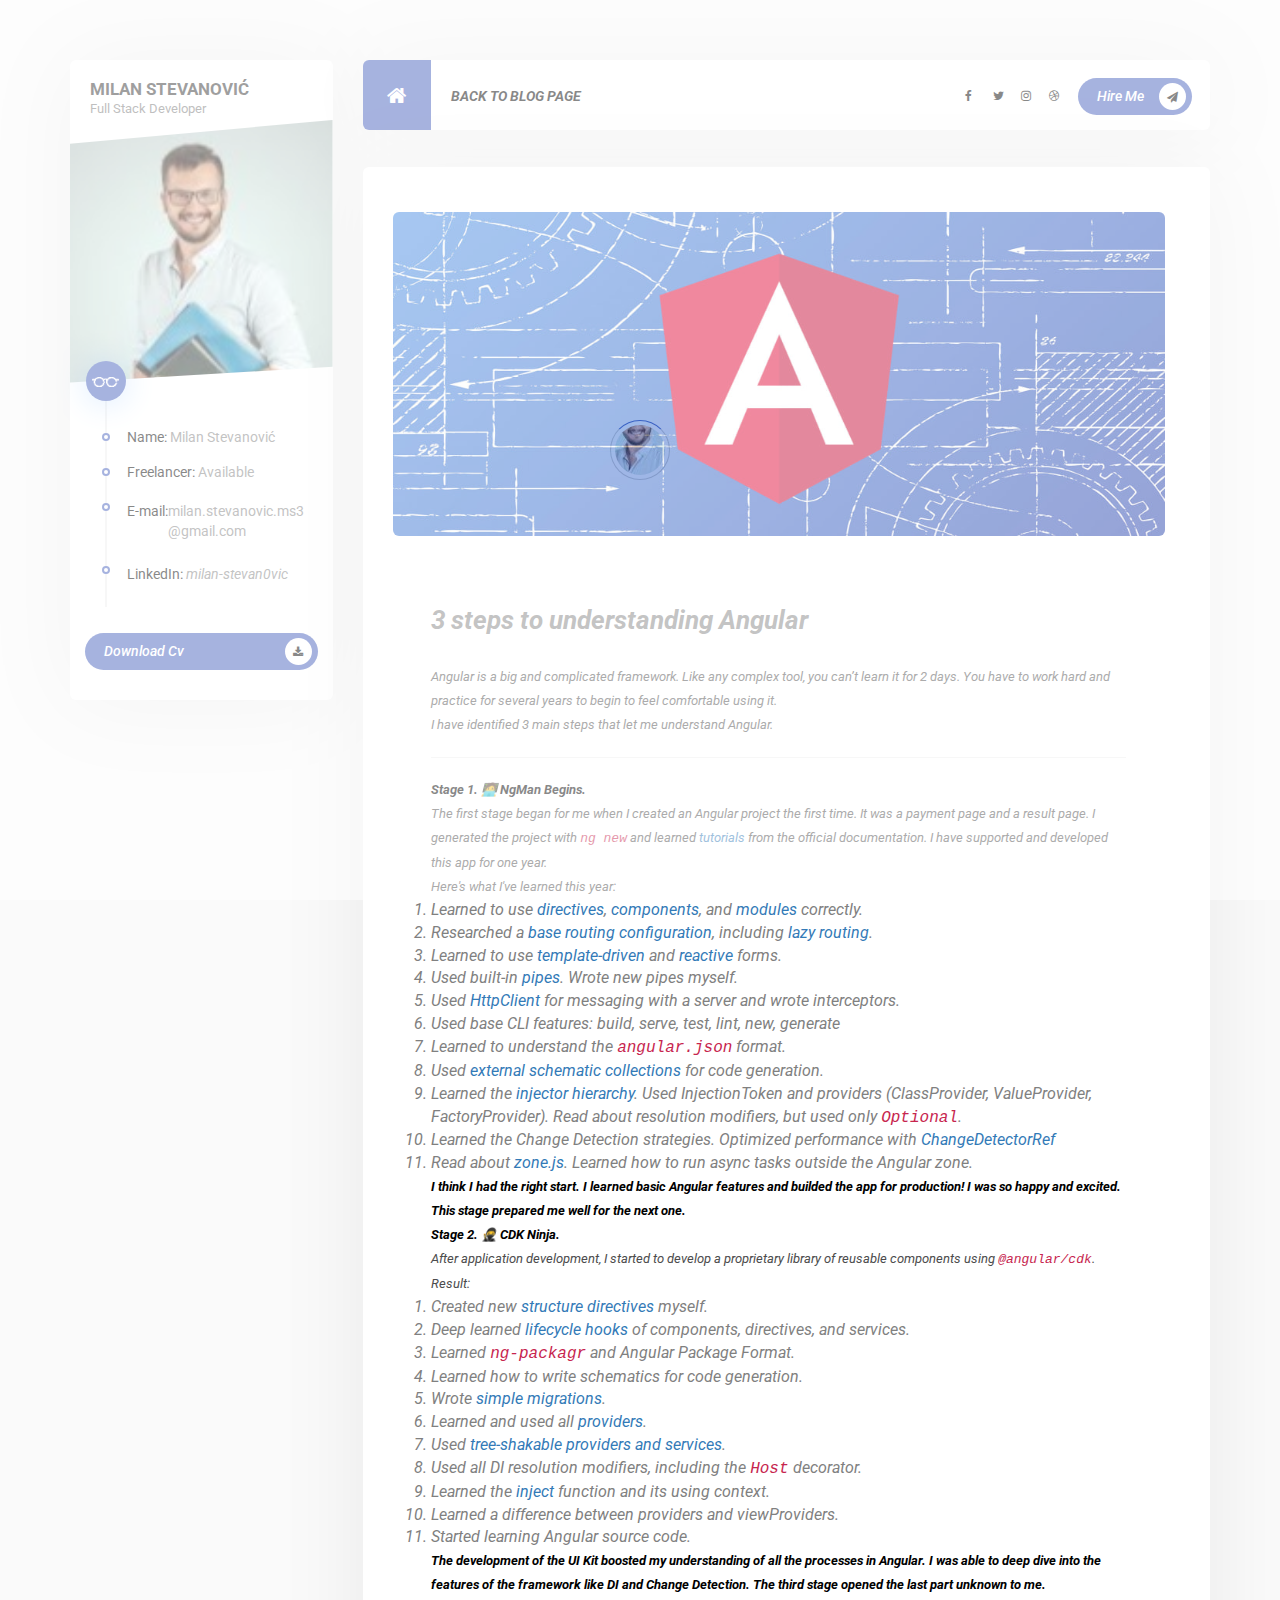
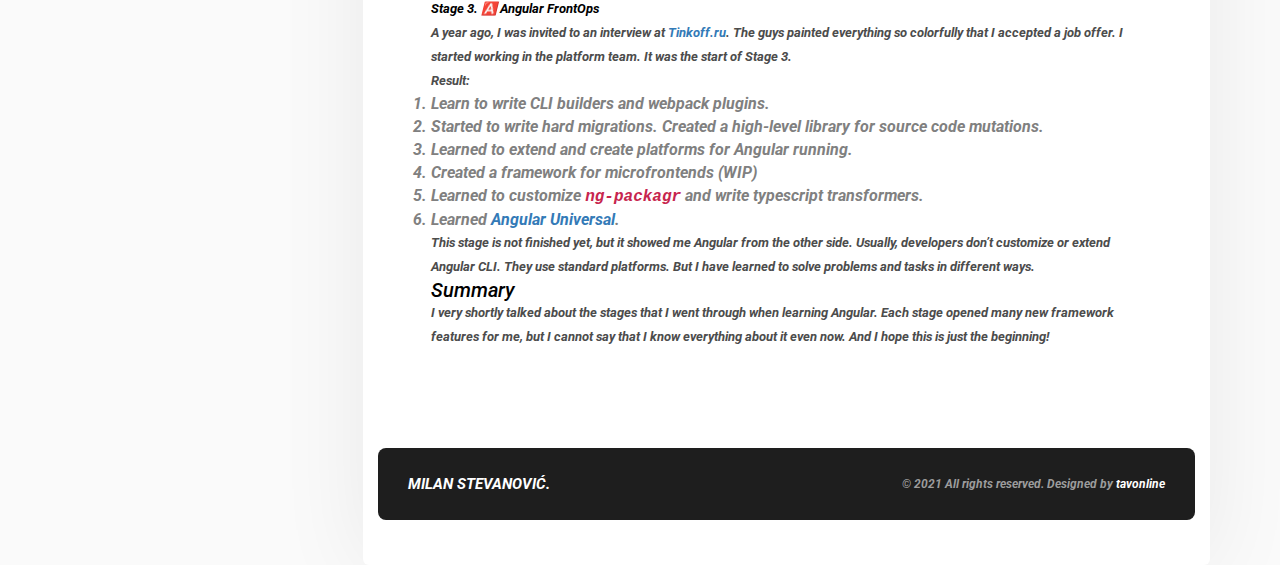
==== commit 2dd2a5c0: "Revisions" ====
--- a/blog-posts/blog-1.html
+++ b/blog-posts/blog-1.html
@@ -122,7 +122,7 @@
                 <div class="blog-image">
                     <img src="../images/blogs/blog-1.jpg" alt="">
                 </div>
-                <div class="post-content">
+                <div class="post-content" style="padding: 5%;">
                     <h1 class="blog-title bottom_30 top_30">3 steps to understanding Angular</h1>
                     <p>Angular is a big and complicated framework. Like any complex tool, you can’t learn it for 2 days. You have to work hard and practice for several years to begin to feel comfortable using it.</p>
 
@@ -221,7 +221,7 @@
                     
                     <p>I very shortly talked about the stages that I went through when learning Angular. Each stage opened many new framework features for me, but I cannot say that I know everything about it even now. And I hope this is just the beginning!</p>
                 </div>
-                <div class="tags top_30">
+                <!-- <div class="tags top_30">
                     <span>Tags:</span>
                     <a href="#">web,</a>
                     <a href="#">Angular,</a>
@@ -229,7 +229,7 @@
                     <a href="#">Typescript,</a>
                     <a href="#">JavaScript,</a>
                     <a href="#">AngularJs</a>
-                </div>
+                </div> -->
                 <!-- Related Post -->
                 <!-- <div class="post-list">
                     <div class="section-title bottom_15 top_60"><span></span><p style="color:black"><b>Related Posts</p></div>
@@ -258,10 +258,10 @@
                     </ul>
                 </div> -->
                 <!-- Post Comments -->
-                <div class="post-comment">
+                <!-- <div class="post-comment">
                     <div class="section-title bottom_30 top_60"><span></span><p style="color:black"><b>Post Comments</b></p></div>
                     <ul>
-                        <!-- a comment -->
+
                         <li>
                             <div class="row">
                                 <div class="col-md-2 col-sm-2 col-xs-3 person-img">
@@ -275,7 +275,7 @@
                                 </div>
                             </div>
                         </li>
-                        <!-- a comment -->
+
                         <li>
                             <div class="row reply">
                                 <div class="col-md-2 col-sm-2 col-xs-3 person-img">
@@ -289,7 +289,7 @@
                                 </div>
                             </div>
                         </li>
-                        <!-- a comment -->
+
                         <li>
                             <div class="row">
                                 <div class="col-md-2 col-sm-2 col-xs-3 person-img">
@@ -324,7 +324,7 @@
                         </div>
                     </form>   
                 </div>
-            </div> <!-- post end -->
+            </div> post end -->
             <!--Sidebar-->
             <!-- <div class="col-md-4 blog-sidebar">
 
@@ -399,8 +399,8 @@
 <script src="../js/main.js"></script>
 <!-- for color alternatives -->
 <script src="../js/jquery.cookie-1.4.1.min.js"></script>
-<script src="../js/subpage-demo.js"></script>
-<link rel="stylesheet" href="../css/Demo.min.css" />
+<!-- <script src="../js/subpage-demo.js"></script>
+<link rel="stylesheet" href="../css/Demo.min.css" /> -->
 
 </body>
 
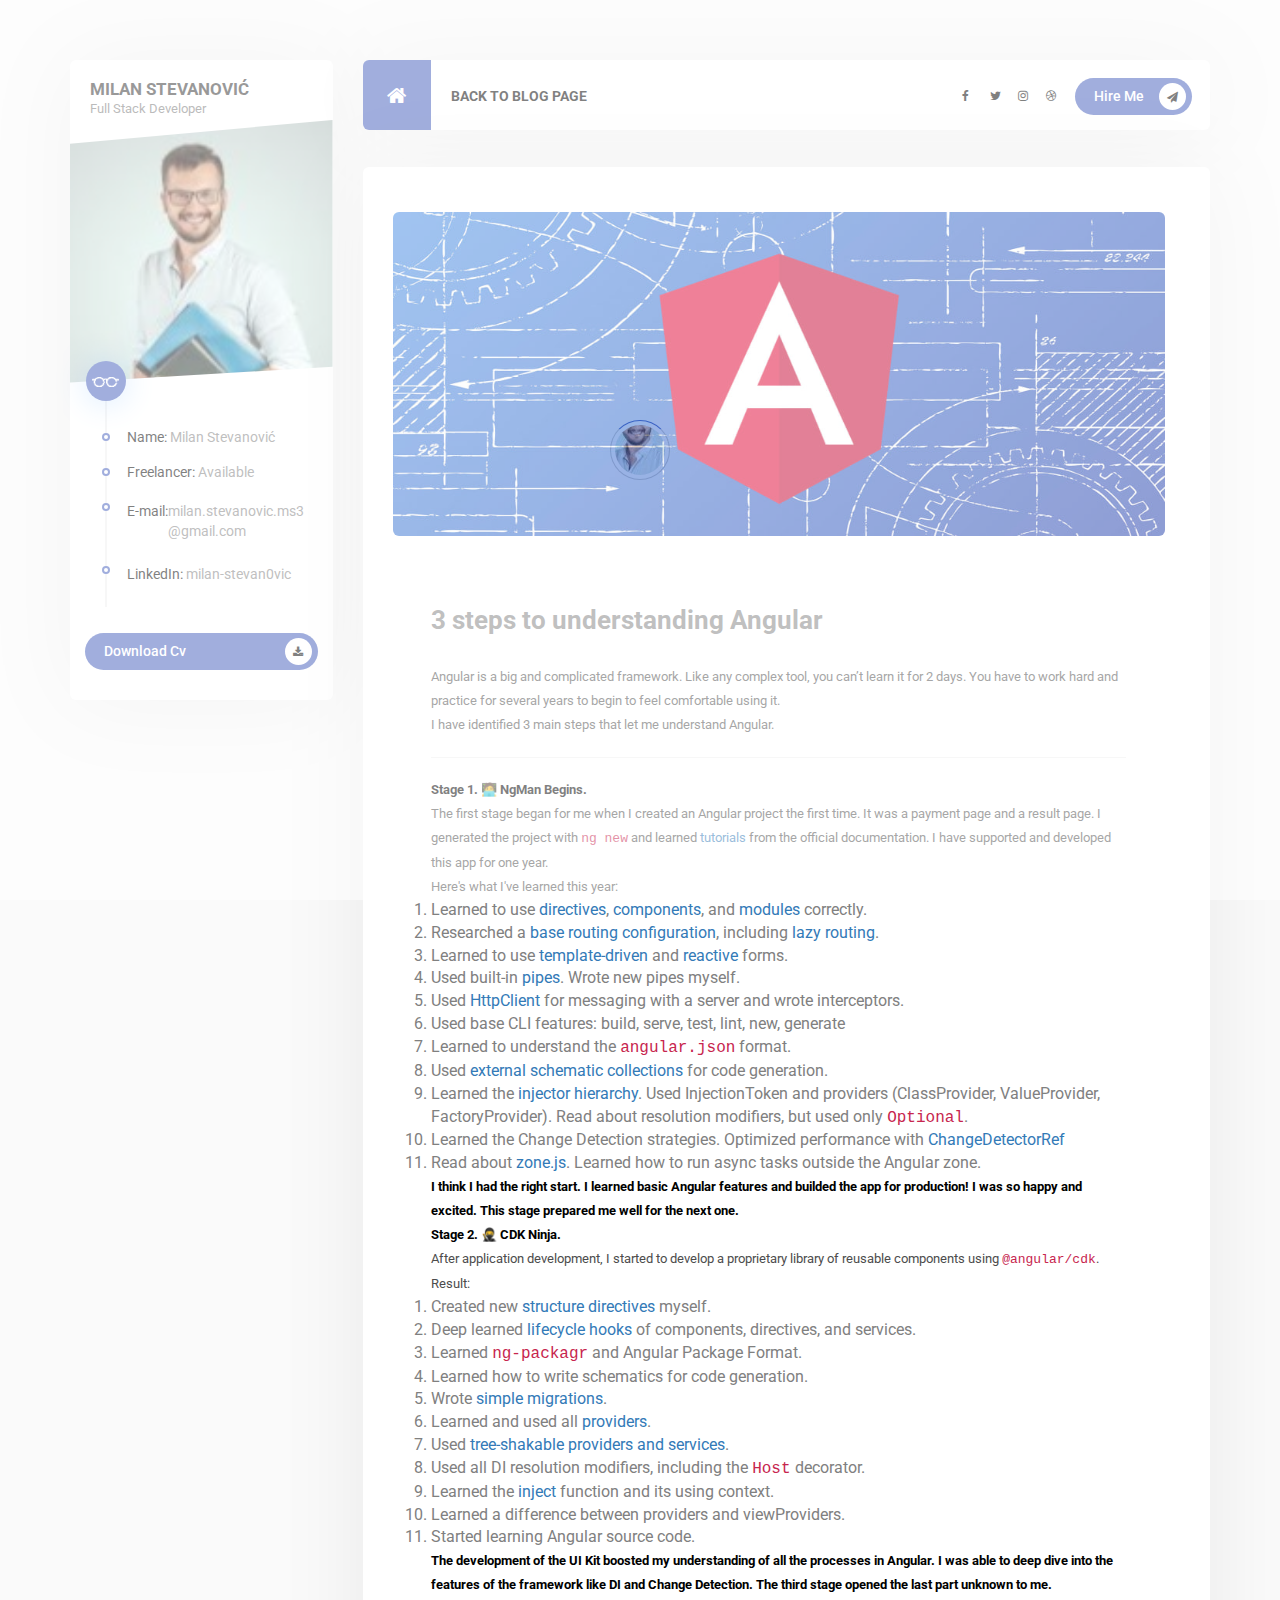
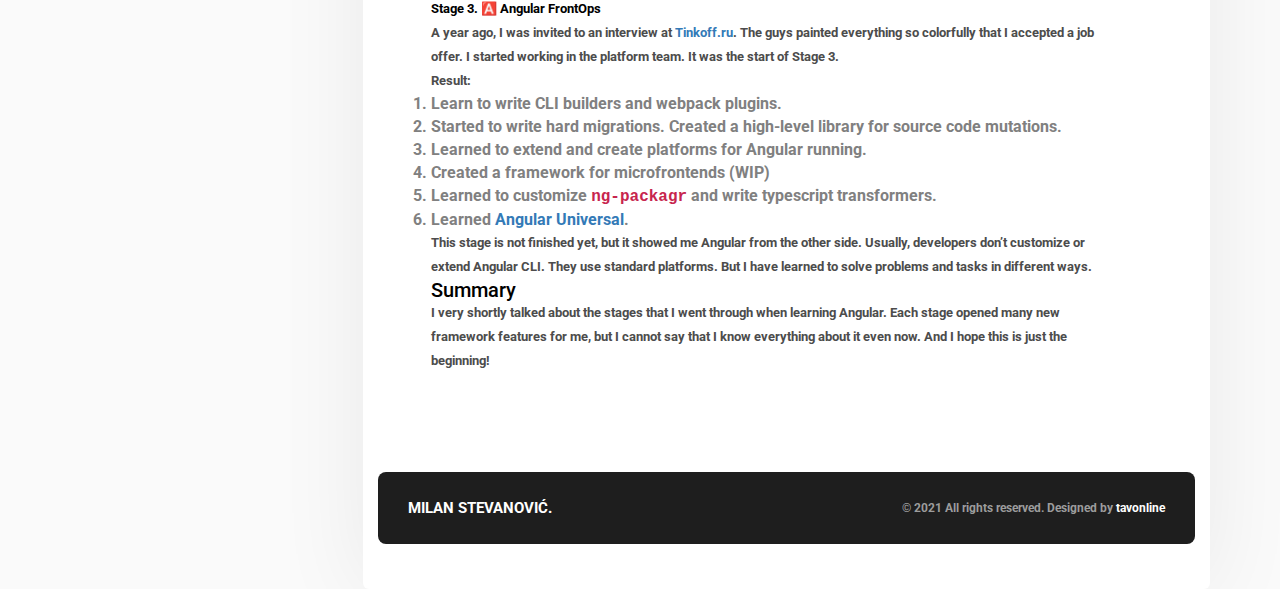
==== commit 917db40b: "Itallic problem solved" ====
--- a/blog-posts/blog-1.html
+++ b/blog-posts/blog-1.html
@@ -11,7 +11,9 @@
 <meta name="description" content="Mat - Resume & vCard HTML Template">
 <meta name="keywords" content="personal, vcard, portfolio">
 <meta name="viewport" content="width=device-width, initial-scale=1.0">
-    
+<style>
+    *{font-style: normal !important}
+  </style>
 <!-- Favicon
 ================================================== -->  
 <link href="favicon.html" rel="shortcut icon" type="image/x-icon" />
